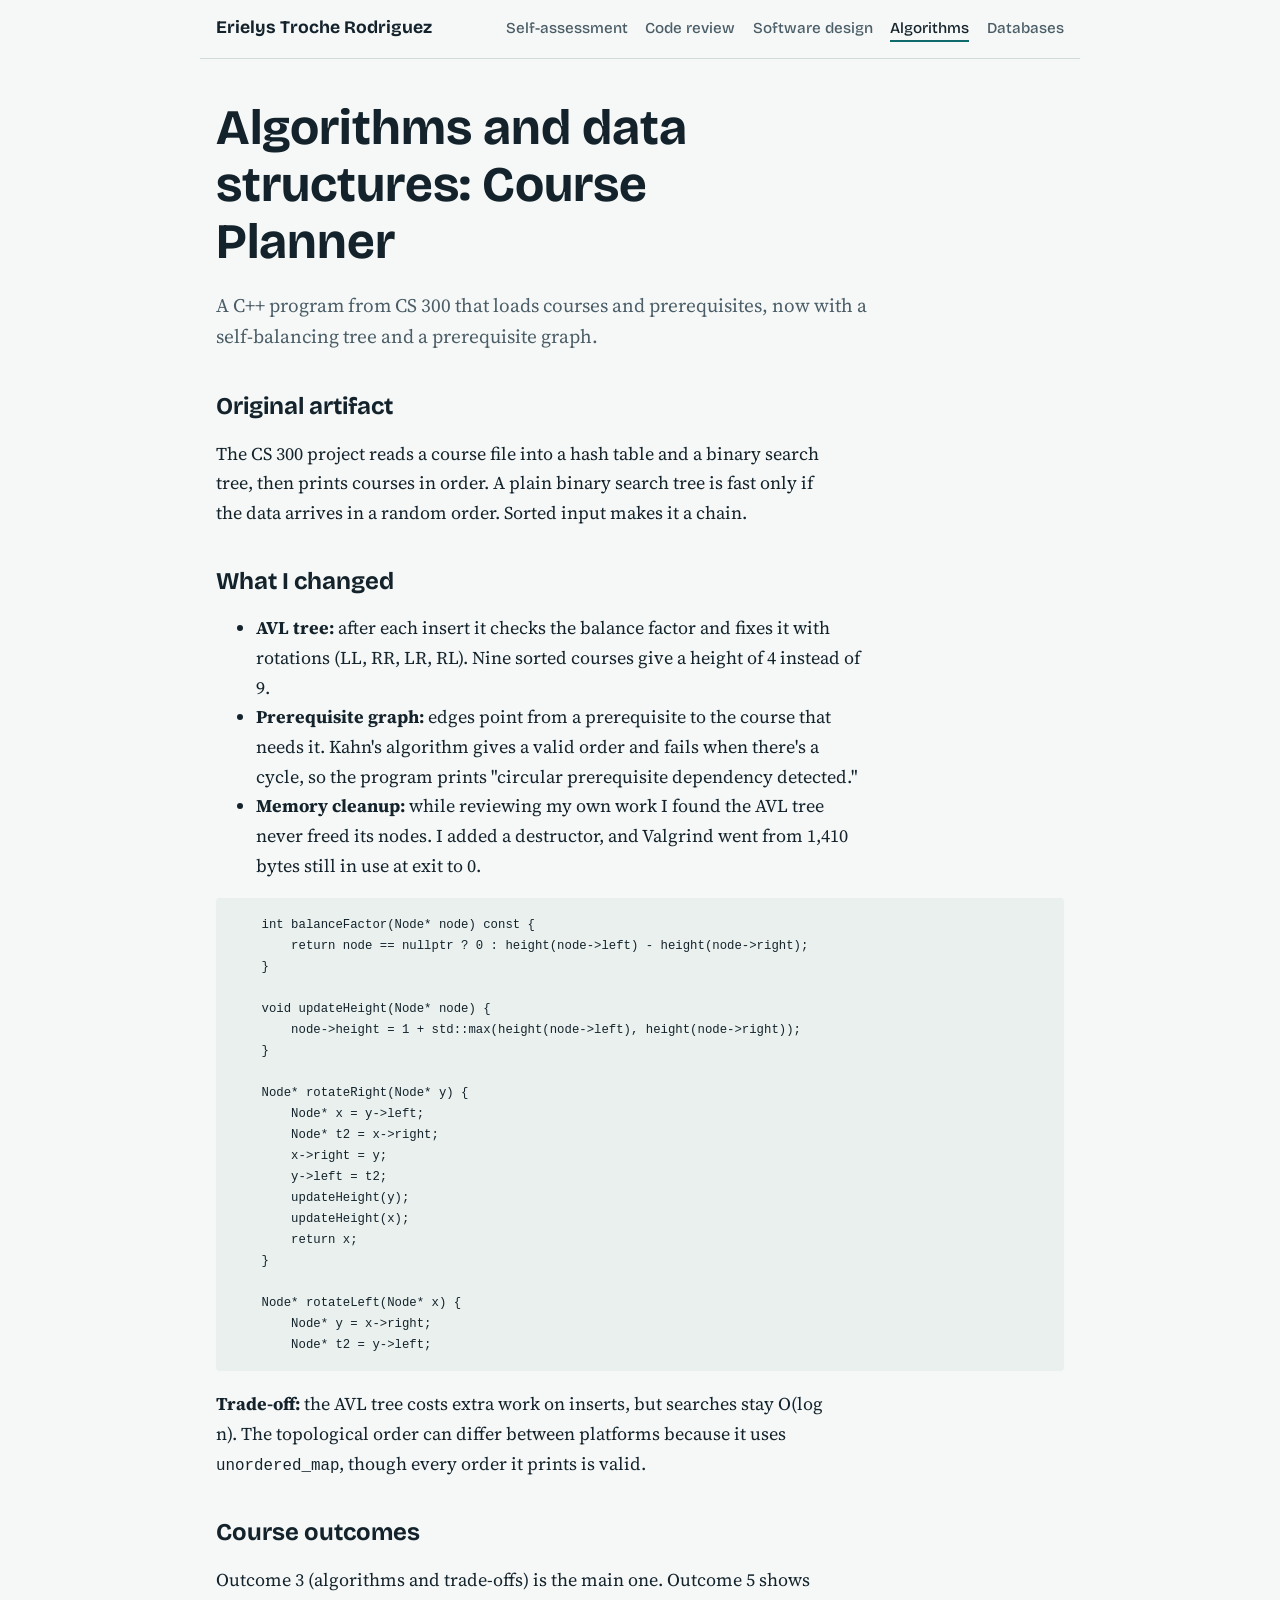
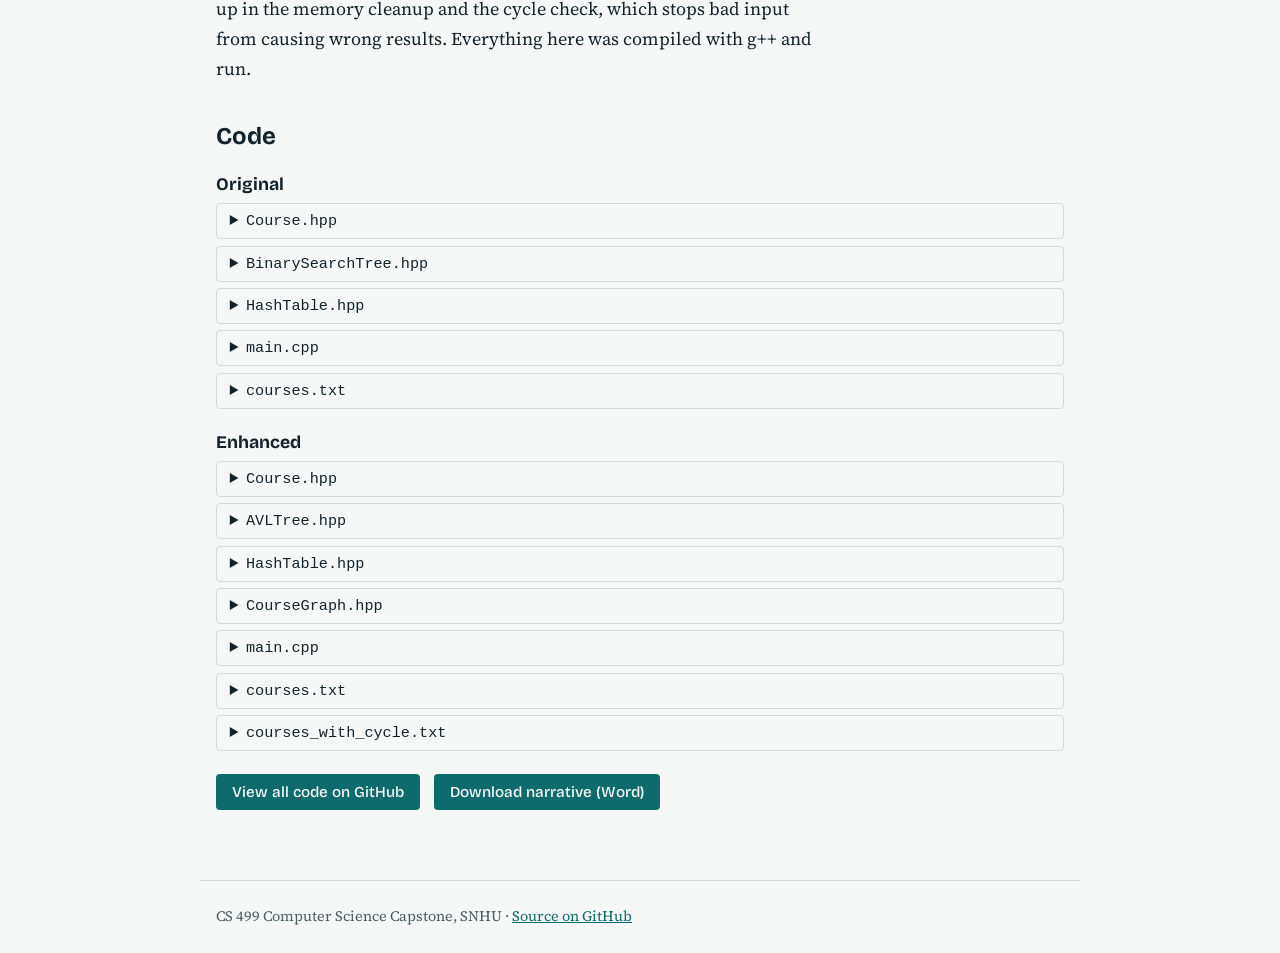
==== algorithms.html @ a36a5869 "Add files via upload" ====
<!doctype html><html lang="en"><head><meta charset="utf-8"><meta name="viewport" content="width=device-width,initial-scale=1">
<title>Algorithms and data structures: Course Planner | Erielys Troche Rodriguez</title><meta name="description" content="A C++ program from CS 300 that loads courses and prerequisites, now with a self-balancing tree and a prerequisite graph.">
<link rel="preconnect" href="https://fonts.googleapis.com"><link rel="preconnect" href="https://fonts.gstatic.com" crossorigin>
<link href="https://fonts.googleapis.com/css2?family=Bricolage+Grotesque:wght@500;700&family=Source+Serif+4:ital,wght@0,400;0,600;1,400&display=swap" rel="stylesheet">
<link rel="stylesheet" href="style.css"></head><body>
<header><a class="who" href="index.html">Erielys Troche Rodriguez</a><nav aria-label="Main"><a href="index.html">Self-assessment</a><a href="code-review.html">Code review</a><a href="software.html">Software design</a><a href="algorithms.html" aria-current="page">Algorithms</a><a href="databases.html">Databases</a></nav></header>
<main><section class="hero"><h1>Algorithms and data structures: Course Planner</h1><p class="lead">A C++ program from CS 300 that loads courses and prerequisites, now with a self-balancing tree and a prerequisite graph.</p></section><section><h2>Original artifact</h2><p>The CS 300 project reads a course file into a hash table and a binary search tree, then prints courses in order. A plain binary search tree is fast only if the data arrives in a random order. Sorted input makes it a chain.</p></section>
<section><h2>What I changed</h2><ul><li><strong>AVL tree:</strong> after each insert it checks the balance factor and fixes it with rotations (LL, RR, LR, RL). Nine sorted courses give a height of 4 instead of 9.</li>
<li><strong>Prerequisite graph:</strong> edges point from a prerequisite to the course that needs it. Kahn's algorithm gives a valid order and fails when there's a cycle, so the program prints "circular prerequisite dependency detected."</li>
<li><strong>Memory cleanup:</strong> while reviewing my own work I found the AVL tree never freed its nodes. I added a destructor, and Valgrind went from 1,410 bytes still in use at exit to 0.</li></ul>
<pre class="snip"><code>    int balanceFactor(Node* node) const {
        return node == nullptr ? 0 : height(node-&gt;left) - height(node-&gt;right);
    }

    void updateHeight(Node* node) {
        node-&gt;height = 1 + std::max(height(node-&gt;left), height(node-&gt;right));
    }

    Node* rotateRight(Node* y) {
        Node* x = y-&gt;left;
        Node* t2 = x-&gt;right;
        x-&gt;right = y;
        y-&gt;left = t2;
        updateHeight(y);
        updateHeight(x);
        return x;
    }

    Node* rotateLeft(Node* x) {
        Node* y = x-&gt;right;
        Node* t2 = y-&gt;left;</code></pre>
<p><strong>Trade-off:</strong> the AVL tree costs extra work on inserts, but searches stay O(log n). The topological order can differ between platforms because it uses <code>unordered_map</code>, though every order it prints is valid.</p></section>
<section><h2>Course outcomes</h2><p>Outcome 3 (algorithms and trade-offs) is the main one. Outcome 5 shows up in the memory cleanup and the cycle check, which stops bad input from causing wrong results. Everything here was compiled with g++ and run.</p></section><section><h2>Code</h2><h3>Original</h3><details class="code"><summary>Course.hpp</summary><pre><code>// Course.hpp
// Original artifact from CS 300 (Course Planner).
#ifndef COURSE_HPP
#define COURSE_HPP

#include &lt;string&gt;
#include &lt;vector&gt;

struct Course {
    std::string courseId;
    std::string courseName;
    std::vector&lt;std::string&gt; prerequisites;

    Course() : courseId(&quot;&quot;), courseName(&quot;&quot;) {}
};

#endif
</code></pre></details><details class="code"><summary>BinarySearchTree.hpp</summary><pre><code>// BinarySearchTree.hpp
// Original artifact from CS 300 (Course Planner).
//
// NOTE (flagged in the Milestone One code review): this is a plain,
// unbalanced binary search tree. If courses load in sorted order (which
// they often do, since course IDs are naturally sorted in most catalog
// files), this tree degenerates into a straight line and search/insert
// degrade from O(log n) to O(n). This is addressed in the Milestone
// Three enhancement by converting this into a self-balancing AVL tree.
#ifndef BINARY_SEARCH_TREE_HPP
#define BINARY_SEARCH_TREE_HPP

#include &quot;Course.hpp&quot;
#include &lt;iostream&gt;

class BinarySearchTree {
private:
    struct Node {
        Course course;
        Node* left;
        Node* right;
        explicit Node(Course c) : course(c), left(nullptr), right(nullptr) {}
    };

    Node* root;

    void insertRecursive(Node* node, Course course) {
        if (course.courseId &lt; node-&gt;course.courseId) {
            if (node-&gt;left == nullptr) {
                node-&gt;left = new Node(course);
            } else {
                insertRecursive(node-&gt;left, course);
            }
        } else {
            if (node-&gt;right == nullptr) {
                node-&gt;right = new Node(course);
            } else {
                insertRecursive(node-&gt;right, course);
            }
        }
    }

    void printInOrderHelper(Node* node) const {
        if (node != nullptr) {
            printInOrderHelper(node-&gt;left);
            std::cout &lt;&lt; node-&gt;course.courseId &lt;&lt; &quot; - &quot; &lt;&lt; node-&gt;course.courseName &lt;&lt; std::endl;
            printInOrderHelper(node-&gt;right);
        }
    }

    Node* findNode(Node* node, const std::string&amp; courseId) const {
        if (node == nullptr || node-&gt;course.courseId == courseId) {
            return node;
        }
        if (courseId &lt; node-&gt;course.courseId) {
            return findNode(node-&gt;left, courseId);
        }
        return findNode(node-&gt;right, courseId);
    }

    int heightHelper(Node* node) const {
        if (node == nullptr) return 0;
        int leftHeight = heightHelper(node-&gt;left);
        int rightHeight = heightHelper(node-&gt;right);
        return 1 + (leftHeight &gt; rightHeight ? leftHeight : rightHeight);
    }

public:
    BinarySearchTree() : root(nullptr) {}

    void insert(Course course) {
        if (root == nullptr) {
            root = new Node(course);
        } else {
            insertRecursive(root, course);
        }
    }

    void printInOrder() const {
        printInOrderHelper(root);
    }

    bool contains(const std::string&amp; courseId) const {
        return findNode(root, courseId) != nullptr;
    }

    int getHeight() const {
        return heightHelper(root);
    }
};

#endif
</code></pre></details><details class="code"><summary>HashTable.hpp</summary><pre><code>// HashTable.hpp
// Original artifact from CS 300 (Course Planner).
//
// Basic chaining hash table. Table size is fixed and never resizes, so
// collisions increase (and performance degrades) as more courses are
// added -- this was noted as a limitation in the Milestone One review.
#ifndef HASH_TABLE_HPP
#define HASH_TABLE_HPP

#include &quot;Course.hpp&quot;
#include &lt;vector&gt;
#include &lt;list&gt;
#include &lt;iostream&gt;

class HashTable {
private:
    static const int TABLE_SIZE = 10;
    std::vector&lt;std::list&lt;Course&gt;&gt; table;

    unsigned int hash(const std::string&amp; courseId) const {
        unsigned int sum = 0;
        for (char c : courseId) {
            sum += static_cast&lt;unsigned int&gt;(c);
        }
        return sum % TABLE_SIZE;
    }

public:
    HashTable() : table(TABLE_SIZE) {}

    void insert(Course course) {
        unsigned int index = hash(course.courseId);
        table[index].push_back(course);
    }

    void printAll() const {
        for (const auto&amp; bucket : table) {
            for (const auto&amp; course : bucket) {
                std::cout &lt;&lt; course.courseId &lt;&lt; &quot; - &quot; &lt;&lt; course.courseName &lt;&lt; std::endl;
            }
        }
    }

    bool contains(const std::string&amp; courseId) const {
        unsigned int index = hash(courseId);
        for (const auto&amp; course : table[index]) {
            if (course.courseId == courseId) return true;
        }
        return false;
    }
};

#endif
</code></pre></details><details class="code"><summary>main.cpp</summary><pre><code>// main.cpp
// Original artifact from CS 300 (Course Planner).
//
// NOTE (flagged in the Milestone One review): validateCourses() only
// checks that each listed prerequisite exists somewhere in the course
// list -- it cannot detect a circular prerequisite chain (e.g. Course A
// requires Course B, and Course B requires Course A). This is addressed
// in the Milestone Three enhancement.
#include &quot;Course.hpp&quot;
#include &quot;BinarySearchTree.hpp&quot;
#include &quot;HashTable.hpp&quot;
#include &lt;iostream&gt;
#include &lt;fstream&gt;
#include &lt;sstream&gt;
#include &lt;vector&gt;
#include &lt;algorithm&gt;

std::vector&lt;Course&gt; courseVector;
BinarySearchTree courseTree;
HashTable courseHashTable;

void loadCourses(const std::string&amp; filename) {
    std::ifstream file(filename);
    if (!file.is_open()) {
        std::cout &lt;&lt; &quot;Error: File not found.&quot; &lt;&lt; std::endl;
        return;
    }

    std::string line;
    while (std::getline(file, line)) {
        std::stringstream ss(line);
        std::string token;
        std::vector&lt;std::string&gt; tokens;
        while (std::getline(ss, token, &#x27;,&#x27;)) {
            tokens.push_back(token);
        }
        if (tokens.size() &lt; 2) continue;

        Course course;
        course.courseId = tokens[0];
        course.courseName = tokens[1];
        for (size_t i = 2; i &lt; tokens.size(); i++) {
            course.prerequisites.push_back(tokens[i]);
        }

        courseVector.push_back(course);
        courseTree.insert(course);
        courseHashTable.insert(course);
    }

    std::cout &lt;&lt; &quot;Courses loaded successfully.&quot; &lt;&lt; std::endl;
    std::cout &lt;&lt; &quot;(BST height after loading: &quot; &lt;&lt; courseTree.getHeight()
              &lt;&lt; &quot; for &quot; &lt;&lt; courseVector.size() &lt;&lt; &quot; courses)&quot; &lt;&lt; std::endl;
}

bool validateCourses() {
    for (const auto&amp; course : courseVector) {
        for (const auto&amp; prereq : course.prerequisites) {
            bool found = false;
            for (const auto&amp; c : courseVector) {
                if (c.courseId == prereq) {
                    found = true;
                    break;
                }
            }
            if (!found) {
                std::cout &lt;&lt; &quot;ERROR: Prerequisite &quot; &lt;&lt; prereq
                          &lt;&lt; &quot; missing for &quot; &lt;&lt; course.courseId &lt;&lt; std::endl;
                return false;
            }
        }
    }
    std::cout &lt;&lt; &quot;All prerequisites are valid.&quot; &lt;&lt; std::endl;
    return true;
}

void searchCourse(const std::string&amp; courseId) {
    for (const auto&amp; course : courseVector) {
        if (course.courseId == courseId) {
            std::cout &lt;&lt; course.courseId &lt;&lt; &quot; - &quot; &lt;&lt; course.courseName &lt;&lt; std::endl;
            std::cout &lt;&lt; &quot;Prerequisites: &quot;;
            if (course.prerequisites.empty()) {
                std::cout &lt;&lt; &quot;None&quot;;
            }
            for (size_t i = 0; i &lt; course.prerequisites.size(); i++) {
                std::cout &lt;&lt; course.prerequisites[i];
                if (i != course.prerequisites.size() - 1) std::cout &lt;&lt; &quot;, &quot;;
            }
            std::cout &lt;&lt; std::endl;
            return;
        }
    }
    std::cout &lt;&lt; &quot;Error: Course not found.&quot; &lt;&lt; std::endl;
}

void printCoursesSorted() {
    std::vector&lt;Course&gt; sorted = courseVector;
    std::sort(sorted.begin(), sorted.end(), [](const Course&amp; a, const Course&amp; b) {
        return a.courseId &lt; b.courseId;
    });
    for (const auto&amp; c : sorted) {
        std::cout &lt;&lt; c.courseId &lt;&lt; &quot; - &quot; &lt;&lt; c.courseName &lt;&lt; std::endl;
    }
}

int main() {
    std::string filename = &quot;courses.txt&quot;;
    int choice = 0;

    while (choice != 9) {
        std::cout &lt;&lt; &quot;\nMenu:\n&quot;;
        std::cout &lt;&lt; &quot;1. Load Courses\n&quot;;
        std::cout &lt;&lt; &quot;2. Validate Courses\n&quot;;
        std::cout &lt;&lt; &quot;3. Search Course\n&quot;;
        std::cout &lt;&lt; &quot;4. Print All Courses (Sorted)\n&quot;;
        std::cout &lt;&lt; &quot;9. Exit\n&quot;;
        std::cout &lt;&lt; &quot;Choice: &quot;;
        if (!(std::cin &gt;&gt; choice)) break;

        if (choice == 1) {
            loadCourses(filename);
        } else if (choice == 2) {
            validateCourses();
        } else if (choice == 3) {
            std::string id;
            std::cout &lt;&lt; &quot;Enter course ID: &quot;;
            std::cin &gt;&gt; id;
            searchCourse(id);
        } else if (choice == 4) {
            printCoursesSorted();
        } else if (choice == 9) {
            std::cout &lt;&lt; &quot;Goodbye&quot; &lt;&lt; std::endl;
        } else {
            std::cout &lt;&lt; &quot;Invalid option&quot; &lt;&lt; std::endl;
        }
    }

    return 0;
}
</code></pre></details><details class="code"><summary>courses.txt</summary><pre><code>CS101,Intro to Programming
CS102,Data Structures,CS101
CS103,Algorithms,CS102
CS201,Discrete Math
CS202,Computer Architecture,CS101
CS301,Operating Systems,CS102,CS201
CS302,Databases,CS102
CS303,Software Engineering,CS103
CS401,Capstone,CS301,CS302,CS303
</code></pre></details><h3>Enhanced</h3><details class="code"><summary>Course.hpp</summary><pre><code>// Course.hpp
#ifndef COURSE_HPP
#define COURSE_HPP

#include &lt;string&gt;
#include &lt;vector&gt;

struct Course {
    std::string courseId;
    std::string courseName;
    std::vector&lt;std::string&gt; prerequisites;

    Course() : courseId(&quot;&quot;), courseName(&quot;&quot;) {}
};

#endif
</code></pre></details><details class="code"><summary>AVLTree.hpp</summary><pre><code>// AVLTree.hpp
// ENHANCEMENT (Milestone Three — Algorithms and Data Structures).
//
// Replaces the original plain, unbalanced BinarySearchTree. This tree
// tracks a height at every node and performs rotations on insert to
// keep itself balanced, guaranteeing O(log n) search and insert no
// matter what order courses are loaded in -- including the sorted-ID
// worst case that broke the original implementation.
#ifndef AVL_TREE_HPP
#define AVL_TREE_HPP

#include &quot;Course.hpp&quot;
#include &lt;algorithm&gt;
#include &lt;iostream&gt;

class AVLTree {
private:
    struct Node {
        Course course;
        Node* left;
        Node* right;
        int height;
        explicit Node(Course c) : course(c), left(nullptr), right(nullptr), height(1) {}
    };

    Node* root;

    // Frees every node in the tree (children first, then the parent).
    void destroy(Node* node) {
        if (node == nullptr) return;
        destroy(node-&gt;left);
        destroy(node-&gt;right);
        delete node;
    }

    int height(Node* node) const {
        return node == nullptr ? 0 : node-&gt;height;
    }

    int balanceFactor(Node* node) const {
        return node == nullptr ? 0 : height(node-&gt;left) - height(node-&gt;right);
    }

    void updateHeight(Node* node) {
        node-&gt;height = 1 + std::max(height(node-&gt;left), height(node-&gt;right));
    }

    Node* rotateRight(Node* y) {
        Node* x = y-&gt;left;
        Node* t2 = x-&gt;right;
        x-&gt;right = y;
        y-&gt;left = t2;
        updateHeight(y);
        updateHeight(x);
        return x;
    }

    Node* rotateLeft(Node* x) {
        Node* y = x-&gt;right;
        Node* t2 = y-&gt;left;
        y-&gt;left = x;
        x-&gt;right = t2;
        updateHeight(x);
        updateHeight(y);
        return y;
    }

    Node* insertRecursive(Node* node, Course course) {
        if (node == nullptr) {
            return new Node(course);
        }
        if (course.courseId &lt; node-&gt;course.courseId) {
            node-&gt;left = insertRecursive(node-&gt;left, course);
        } else {
            node-&gt;right = insertRecursive(node-&gt;right, course);
        }

        updateHeight(node);
        int balance = balanceFactor(node);

        // Left-Left case
        if (balance &gt; 1 &amp;&amp; node-&gt;left != nullptr &amp;&amp; course.courseId &lt; node-&gt;left-&gt;course.courseId) {
            return rotateRight(node);
        }
        // Right-Right case
        if (balance &lt; -1 &amp;&amp; node-&gt;right != nullptr &amp;&amp; course.courseId &gt; node-&gt;right-&gt;course.courseId) {
            return rotateLeft(node);
        }
        // Left-Right case
        if (balance &gt; 1 &amp;&amp; node-&gt;left != nullptr &amp;&amp; course.courseId &gt; node-&gt;left-&gt;course.courseId) {
            node-&gt;left = rotateLeft(node-&gt;left);
            return rotateRight(node);
        }
        // Right-Left case
        if (balance &lt; -1 &amp;&amp; node-&gt;right != nullptr &amp;&amp; course.courseId &lt; node-&gt;right-&gt;course.courseId) {
            node-&gt;right = rotateRight(node-&gt;right);
            return rotateLeft(node);
        }

        return node;
    }

    void printInOrderHelper(Node* node) const {
        if (node != nullptr) {
            printInOrderHelper(node-&gt;left);
            std::cout &lt;&lt; node-&gt;course.courseId &lt;&lt; &quot; - &quot; &lt;&lt; node-&gt;course.courseName &lt;&lt; std::endl;
            printInOrderHelper(node-&gt;right);
        }
    }

    Node* findNode(Node* node, const std::string&amp; courseId) const {
        if (node == nullptr || node-&gt;course.courseId == courseId) {
            return node;
        }
        if (courseId &lt; node-&gt;course.courseId) {
            return findNode(node-&gt;left, courseId);
        }
        return findNode(node-&gt;right, courseId);
    }

public:
    AVLTree() : root(nullptr) {}
    ~AVLTree() { destroy(root); }

    // A copy would share the same nodes and free them twice, so copying is
    // turned off. (The program only ever uses one tree.)
    AVLTree(const AVLTree&amp;) = delete;
    AVLTree&amp; operator=(const AVLTree&amp;) = delete;

    void insert(Course course) {
        root = insertRecursive(root, course);
    }

    void printInOrder() const {
        printInOrderHelper(root);
    }

    bool contains(const std::string&amp; courseId) const {
        return findNode(root, courseId) != nullptr;
    }

    int getHeight() const {
        return height(root);
    }
};

#endif
</code></pre></details><details class="code"><summary>HashTable.hpp</summary><pre><code>// HashTable.hpp
// Carried over from the original artifact -- not part of the Milestone
// Three enhancement, kept here so the program still compiles and runs
// as a full course planner with all three storage structures available.
#ifndef HASH_TABLE_HPP
#define HASH_TABLE_HPP

#include &quot;Course.hpp&quot;
#include &lt;vector&gt;
#include &lt;list&gt;
#include &lt;iostream&gt;

class HashTable {
private:
    static const int TABLE_SIZE = 10;
    std::vector&lt;std::list&lt;Course&gt;&gt; table;

    unsigned int hash(const std::string&amp; courseId) const {
        unsigned int sum = 0;
        for (char c : courseId) {
            sum += static_cast&lt;unsigned int&gt;(c);
        }
        return sum % TABLE_SIZE;
    }

public:
    HashTable() : table(TABLE_SIZE) {}

    void insert(Course course) {
        unsigned int index = hash(course.courseId);
        table[index].push_back(course);
    }

    void printAll() const {
        for (const auto&amp; bucket : table) {
            for (const auto&amp; course : bucket) {
                std::cout &lt;&lt; course.courseId &lt;&lt; &quot; - &quot; &lt;&lt; course.courseName &lt;&lt; std::endl;
            }
        }
    }

    bool contains(const std::string&amp; courseId) const {
        unsigned int index = hash(courseId);
        for (const auto&amp; course : table[index]) {
            if (course.courseId == courseId) return true;
        }
        return false;
    }
};

#endif
</code></pre></details><details class="code"><summary>CourseGraph.hpp</summary><pre><code>// CourseGraph.hpp
// ENHANCEMENT (Milestone Three — Algorithms and Data Structures).
//
// Models course prerequisites as a directed graph (an edge from a
// prerequisite to the course that requires it) and implements Kahn&#x27;s
// algorithm for topological sort. This is new functionality that did
// not exist in the original artifact:
//   1. It can detect a circular prerequisite dependency (e.g. Course A
//      requires Course B, and Course B requires Course A), which the
//      original validateCourses() could not do.
//   2. It generates a valid course-taking order for students/advisors.
#ifndef COURSE_GRAPH_HPP
#define COURSE_GRAPH_HPP

#include &lt;string&gt;
#include &lt;vector&gt;
#include &lt;unordered_map&gt;
#include &lt;queue&gt;
#include &lt;iostream&gt;

class CourseGraph {
private:
    std::unordered_map&lt;std::string, std::vector&lt;std::string&gt;&gt; adjacency;
    std::unordered_map&lt;std::string, int&gt; inDegree;

public:
    void addCourse(const std::string&amp; courseId) {
        if (adjacency.find(courseId) == adjacency.end()) {
            adjacency[courseId] = {};
            inDegree[courseId] = 0;
        }
    }

    void addPrerequisiteEdge(const std::string&amp; prereqId, const std::string&amp; courseId) {
        addCourse(prereqId);
        addCourse(courseId);
        adjacency[prereqId].push_back(courseId);
        inDegree[courseId]++;
    }

    // Returns a valid course order using Kahn&#x27;s algorithm, or an empty
    // vector (with an explanatory message) if a cycle is detected.
    std::vector&lt;std::string&gt; topologicalSort() const {
        std::unordered_map&lt;std::string, int&gt; localInDegree = inDegree;
        std::queue&lt;std::string&gt; ready;

        for (const auto&amp; pair : localInDegree) {
            if (pair.second == 0) {
                ready.push(pair.first);
            }
        }

        std::vector&lt;std::string&gt; order;
        while (!ready.empty()) {
            std::string current = ready.front();
            ready.pop();
            order.push_back(current);

            for (const auto&amp; neighbor : adjacency.at(current)) {
                localInDegree[neighbor]--;
                if (localInDegree[neighbor] == 0) {
                    ready.push(neighbor);
                }
            }
        }

        if (order.size() != adjacency.size()) {
            std::cout &lt;&lt; &quot;Error: circular prerequisite dependency detected. &quot;
                      &lt;&lt; &quot;Cannot generate a valid course order.&quot; &lt;&lt; std::endl;
            return {};
        }

        return order;
    }

    size_t courseCount() const {
        return adjacency.size();
    }
};

#endif
</code></pre></details><details class="code"><summary>main.cpp</summary><pre><code>// main.cpp
// ENHANCEMENT (Milestone Three — Algorithms and Data Structures).
//
// Two enhancements over the original artifact:
//  1. The plain BinarySearchTree has been replaced with a self-balancing
//     AVLTree, guaranteeing O(log n) search/insert regardless of load
//     order.
//  2. Prerequisites are now modeled as a directed graph (CourseGraph),
//     which can detect circular dependencies and generate a valid
//     course-taking order -- neither of which the original code could do.
#include &quot;Course.hpp&quot;
#include &quot;AVLTree.hpp&quot;
#include &quot;HashTable.hpp&quot;
#include &quot;CourseGraph.hpp&quot;
#include &lt;iostream&gt;
#include &lt;fstream&gt;
#include &lt;sstream&gt;
#include &lt;vector&gt;
#include &lt;algorithm&gt;

std::vector&lt;Course&gt; courseVector;
AVLTree courseTree;
HashTable courseHashTable;
CourseGraph prerequisiteGraph;

void loadCourses(const std::string&amp; filename) {
    std::ifstream file(filename);
    if (!file.is_open()) {
        std::cout &lt;&lt; &quot;Error: File not found.&quot; &lt;&lt; std::endl;
        return;
    }

    std::string line;
    while (std::getline(file, line)) {
        std::stringstream ss(line);
        std::string token;
        std::vector&lt;std::string&gt; tokens;
        while (std::getline(ss, token, &#x27;,&#x27;)) {
            tokens.push_back(token);
        }
        if (tokens.size() &lt; 2) continue;

        Course course;
        course.courseId = tokens[0];
        course.courseName = tokens[1];
        for (size_t i = 2; i &lt; tokens.size(); i++) {
            course.prerequisites.push_back(tokens[i]);
        }

        courseVector.push_back(course);
        courseTree.insert(course); // now a self-balancing AVL insert
        courseHashTable.insert(course);

        prerequisiteGraph.addCourse(course.courseId);
        for (const auto&amp; prereq : course.prerequisites) {
            prerequisiteGraph.addPrerequisiteEdge(prereq, course.courseId);
        }
    }

    std::cout &lt;&lt; &quot;Courses loaded successfully.&quot; &lt;&lt; std::endl;
    std::cout &lt;&lt; &quot;AVL tree height after loading: &quot; &lt;&lt; courseTree.getHeight()
              &lt;&lt; &quot; for &quot; &lt;&lt; courseVector.size() &lt;&lt; &quot; courses &quot;
              &lt;&lt; &quot;(a plain BST loading these same IDs in sorted order &quot;
              &lt;&lt; &quot;would have a height of &quot; &lt;&lt; courseVector.size() &lt;&lt; &quot;)&quot; &lt;&lt; std::endl;
}

bool validateCourses() {
    for (const auto&amp; course : courseVector) {
        for (const auto&amp; prereq : course.prerequisites) {
            bool found = false;
            for (const auto&amp; c : courseVector) {
                if (c.courseId == prereq) {
                    found = true;
                    break;
                }
            }
            if (!found) {
                std::cout &lt;&lt; &quot;ERROR: Prerequisite &quot; &lt;&lt; prereq
                          &lt;&lt; &quot; missing for &quot; &lt;&lt; course.courseId &lt;&lt; std::endl;
                return false;
            }
        }
    }

    // ENHANCEMENT: also check for circular prerequisite chains using the
    // graph&#x27;s topological sort -- the original version could not do this.
    std::vector&lt;std::string&gt; order = prerequisiteGraph.topologicalSort();
    if (order.empty() &amp;&amp; !courseVector.empty()) {
        return false; // explanatory message already printed by topologicalSort()
    }

    std::cout &lt;&lt; &quot;All prerequisites are valid, and no circular dependencies were found.&quot; &lt;&lt; std::endl;
    return true;
}

void searchCourse(const std::string&amp; courseId) {
    for (const auto&amp; course : courseVector) {
        if (course.courseId == courseId) {
            std::cout &lt;&lt; course.courseId &lt;&lt; &quot; - &quot; &lt;&lt; course.courseName &lt;&lt; std::endl;
            std::cout &lt;&lt; &quot;Prerequisites: &quot;;
            if (course.prerequisites.empty()) {
                std::cout &lt;&lt; &quot;None&quot;;
            }
            for (size_t i = 0; i &lt; course.prerequisites.size(); i++) {
                std::cout &lt;&lt; course.prerequisites[i];
                if (i != course.prerequisites.size() - 1) std::cout &lt;&lt; &quot;, &quot;;
            }
            std::cout &lt;&lt; std::endl;
            return;
        }
    }
    std::cout &lt;&lt; &quot;Error: Course not found.&quot; &lt;&lt; std::endl;
}

void printCoursesSorted() {
    std::vector&lt;Course&gt; sorted = courseVector;
    std::sort(sorted.begin(), sorted.end(), [](const Course&amp; a, const Course&amp; b) {
        return a.courseId &lt; b.courseId;
    });
    for (const auto&amp; c : sorted) {
        std::cout &lt;&lt; c.courseId &lt;&lt; &quot; - &quot; &lt;&lt; c.courseName &lt;&lt; std::endl;
    }
}

void printCourseSequence() {
    // ENHANCEMENT: brand-new feature. Generates a valid course-taking
    // order using a topological sort over the prerequisite graph.
    std::vector&lt;std::string&gt; order = prerequisiteGraph.topologicalSort();
    if (order.empty()) {
        return; // error already printed inside topologicalSort()
    }
    std::cout &lt;&lt; &quot;Recommended course order:&quot; &lt;&lt; std::endl;
    for (size_t i = 0; i &lt; order.size(); i++) {
        std::cout &lt;&lt; (i + 1) &lt;&lt; &quot;. &quot; &lt;&lt; order[i] &lt;&lt; std::endl;
    }
}

int main() {
    std::string filename = &quot;courses.txt&quot;;
    int choice = 0;

    while (choice != 9) {
        std::cout &lt;&lt; &quot;\nMenu:\n&quot;;
        std::cout &lt;&lt; &quot;1. Load Courses\n&quot;;
        std::cout &lt;&lt; &quot;2. Validate Courses (now detects circular prerequisites)\n&quot;;
        std::cout &lt;&lt; &quot;3. Search Course\n&quot;;
        std::cout &lt;&lt; &quot;4. Print All Courses (Sorted)\n&quot;;
        std::cout &lt;&lt; &quot;5. Generate Valid Course Sequence (new)\n&quot;;
        std::cout &lt;&lt; &quot;9. Exit\n&quot;;
        std::cout &lt;&lt; &quot;Choice: &quot;;
        if (!(std::cin &gt;&gt; choice)) break;

        if (choice == 1) {
            loadCourses(filename);
        } else if (choice == 2) {
            validateCourses();
        } else if (choice == 3) {
            std::string id;
            std::cout &lt;&lt; &quot;Enter course ID: &quot;;
            std::cin &gt;&gt; id;
            searchCourse(id);
        } else if (choice == 4) {
            printCoursesSorted();
        } else if (choice == 5) {
            printCourseSequence();
        } else if (choice == 9) {
            std::cout &lt;&lt; &quot;Goodbye&quot; &lt;&lt; std::endl;
        } else {
            std::cout &lt;&lt; &quot;Invalid option&quot; &lt;&lt; std::endl;
        }
    }

    return 0;
}
</code></pre></details><details class="code"><summary>courses.txt</summary><pre><code>CS101,Intro to Programming
CS102,Data Structures,CS101
CS103,Algorithms,CS102
CS201,Discrete Math
CS202,Computer Architecture,CS101
CS301,Operating Systems,CS102,CS201
CS302,Databases,CS102
CS303,Software Engineering,CS103
CS401,Capstone,CS301,CS302,CS303
</code></pre></details><details class="code"><summary>courses_with_cycle.txt</summary><pre><code>CS101,Intro to Programming
CS102,Data Structures,CS101
CS401,Circular A,CS402
CS402,Circular B,CS401
</code></pre></details><p class="dls"><a class="btn" href="https://github.com/erielys-troche/CS499/tree/main/CoursePlanner_Artifact_Files">View all code on GitHub</a> <a class="btn" href="CS499MilestoneThreeETR.docx" download>Download narrative (Word)</a></p></section></main>
<footer>CS 499 Computer Science Capstone, SNHU &middot; <a href="https://github.com/erielys-troche/CS499">Source on GitHub</a></footer></body></html>
---- style.css ----
:root{--bg:#f5f8f7;--ink:#14232b;--mute:#4b5d66;--accent:#0f6b6b;--line:#cfdcd9;--code:#e9f0ee;--hl:#ffe08a}
@media(prefers-color-scheme:dark){:root{--bg:#0f1a1f;--ink:#e6efed;--mute:#9fb3ba;--accent:#5cc7c0;--line:#2a3d45;--code:#16262d;--hl:#6b5400}}
*{box-sizing:border-box}
body{margin:0;background:var(--bg);color:var(--ink);font:18px/1.65 "Source Serif 4",Georgia,serif}
header{display:flex;flex-wrap:wrap;gap:.5rem 2rem;align-items:baseline;justify-content:space-between;padding:1rem 16px;max-width:880px;margin:0 auto;border-bottom:1px solid var(--line)}
.who{font:700 1.1rem "Bricolage Grotesque",sans-serif;color:var(--ink);text-decoration:none}
nav{display:flex;flex-wrap:wrap;gap:.25rem 1.1rem;font:500 .95rem "Bricolage Grotesque",sans-serif}
nav a{color:var(--mute);text-decoration:none;padding:.2rem 0;border-bottom:2px solid transparent}
nav a[aria-current]{color:var(--ink);border-color:var(--accent)}
nav a:hover{color:var(--accent)}
main{max-width:880px;margin:0 auto;padding:0 16px 3rem}
h1,h2,h3{font-family:"Bricolage Grotesque",sans-serif;line-height:1.15}
h1{font-size:clamp(2rem,5vw,3.1rem);margin:2.5rem 0 1rem;max-width:20ch}
h2{font-size:1.5rem;margin:2.5rem 0 .5rem}h3{font-size:1.1rem;margin:1.5rem 0 .5rem}
p,li{max-width:68ch}
.lead{font-size:1.2rem;color:var(--mute)}
a{color:var(--accent)}a:focus-visible,summary:focus-visible{outline:3px solid var(--accent);outline-offset:2px}
mark.todo{background:var(--hl);color:inherit;padding:.05em .25em;border-radius:3px}
.draftnote{background:var(--hl);padding:.6rem .9rem;border-radius:4px}
.links li{margin:.3rem 0}
.video{position:relative;aspect-ratio:16/9;margin:1.5rem 0}.video iframe{position:absolute;inset:0;width:100%;height:100%;border:0;border-radius:6px}
pre{background:var(--code);padding:1rem;overflow-x:auto;font:14px/1.5 ui-monospace,Menlo,monospace;border-radius:4px;margin:.5rem 0}
code{font-family:ui-monospace,Menlo,monospace;font-size:.88em}
details.code{border:1px solid var(--line);border-radius:4px;margin:.4rem 0}
details.code summary{cursor:pointer;padding:.5rem .8rem;font:500 .95rem ui-monospace,Menlo,monospace}
details.code pre{margin:0;border-radius:0 0 4px 4px;max-height:480px}
figure{margin:1.2rem 0}figure img{max-width:100%;height:auto;border:1px solid var(--line);border-radius:4px;background:#fff}
figcaption{font-size:.9rem;color:var(--mute)}
.btn{display:inline-block;margin:.3rem .6rem .3rem 0;padding:.55rem 1rem;background:var(--accent);color:var(--bg);border-radius:4px;text-decoration:none;font:500 .95rem "Bricolage Grotesque",sans-serif}
footer{max-width:880px;margin:0 auto;padding:1.5rem 16px;border-top:1px solid var(--line);color:var(--mute);font-size:.9rem}
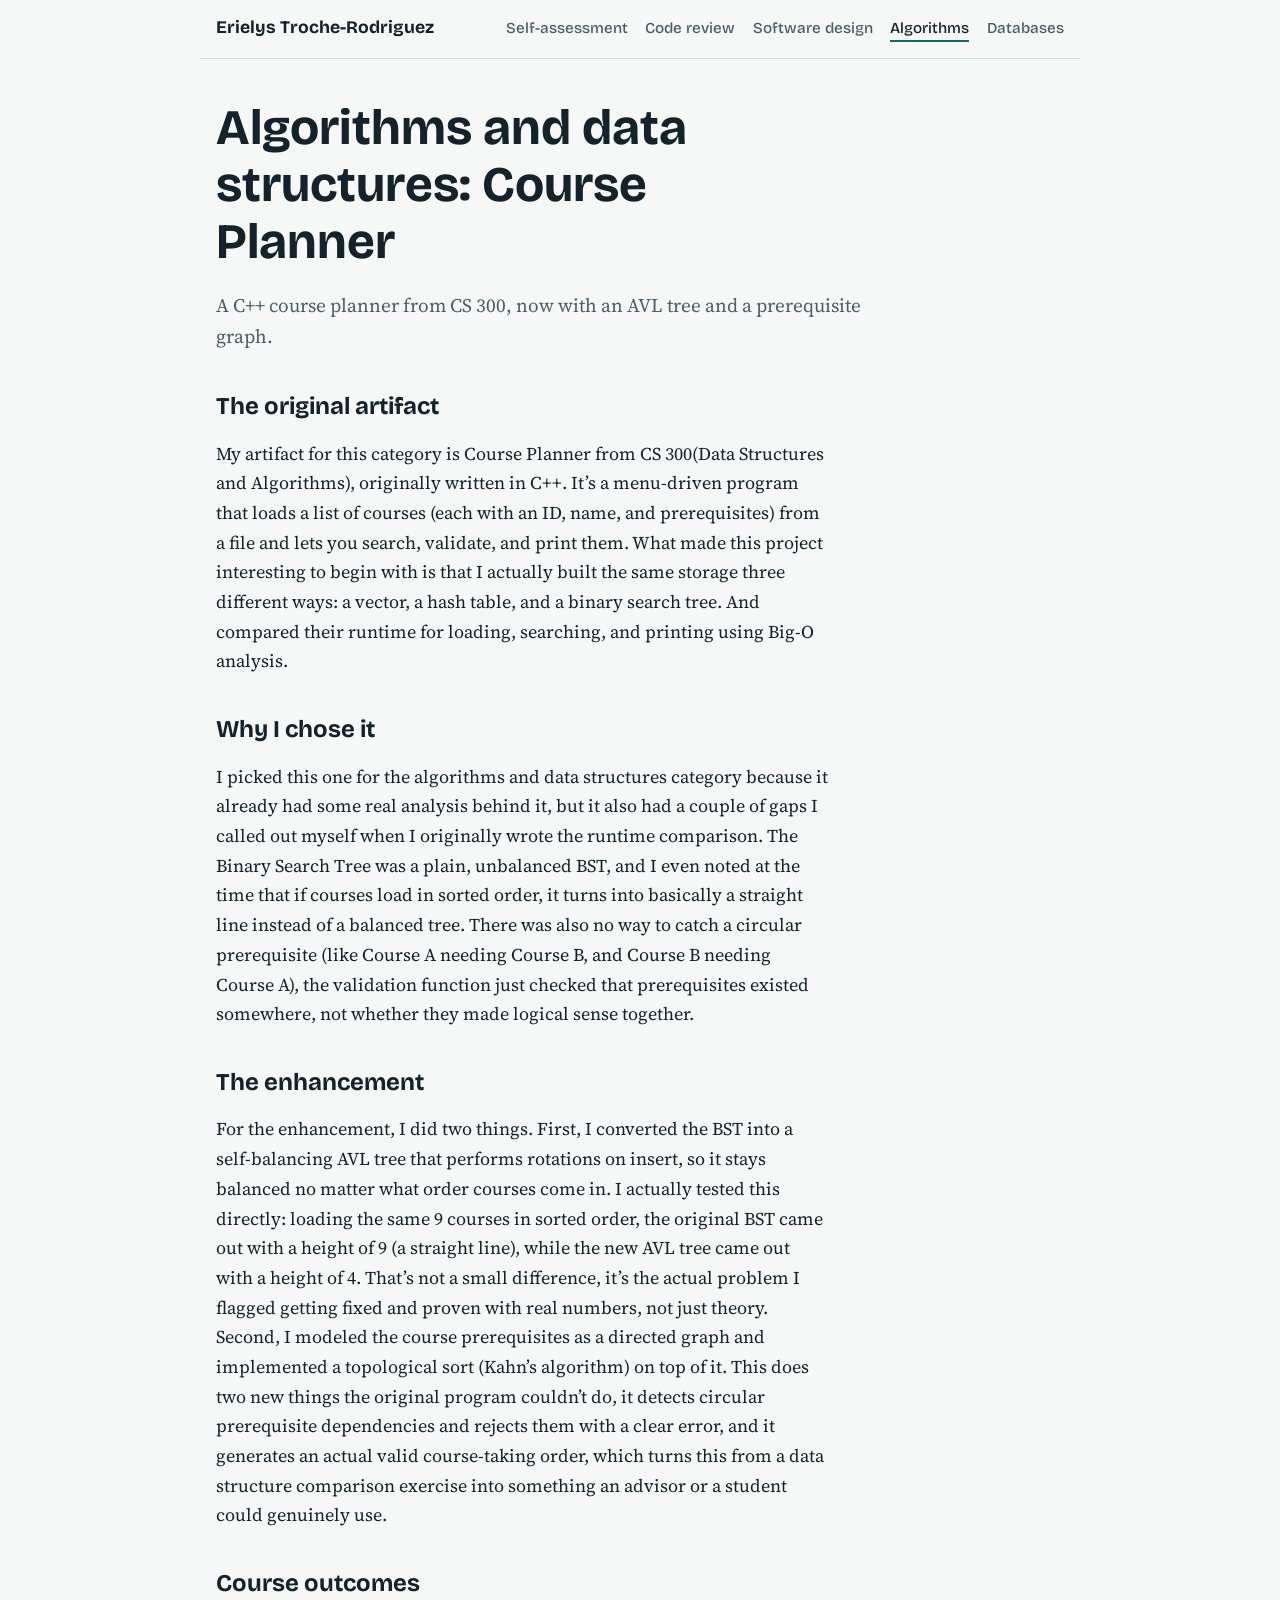
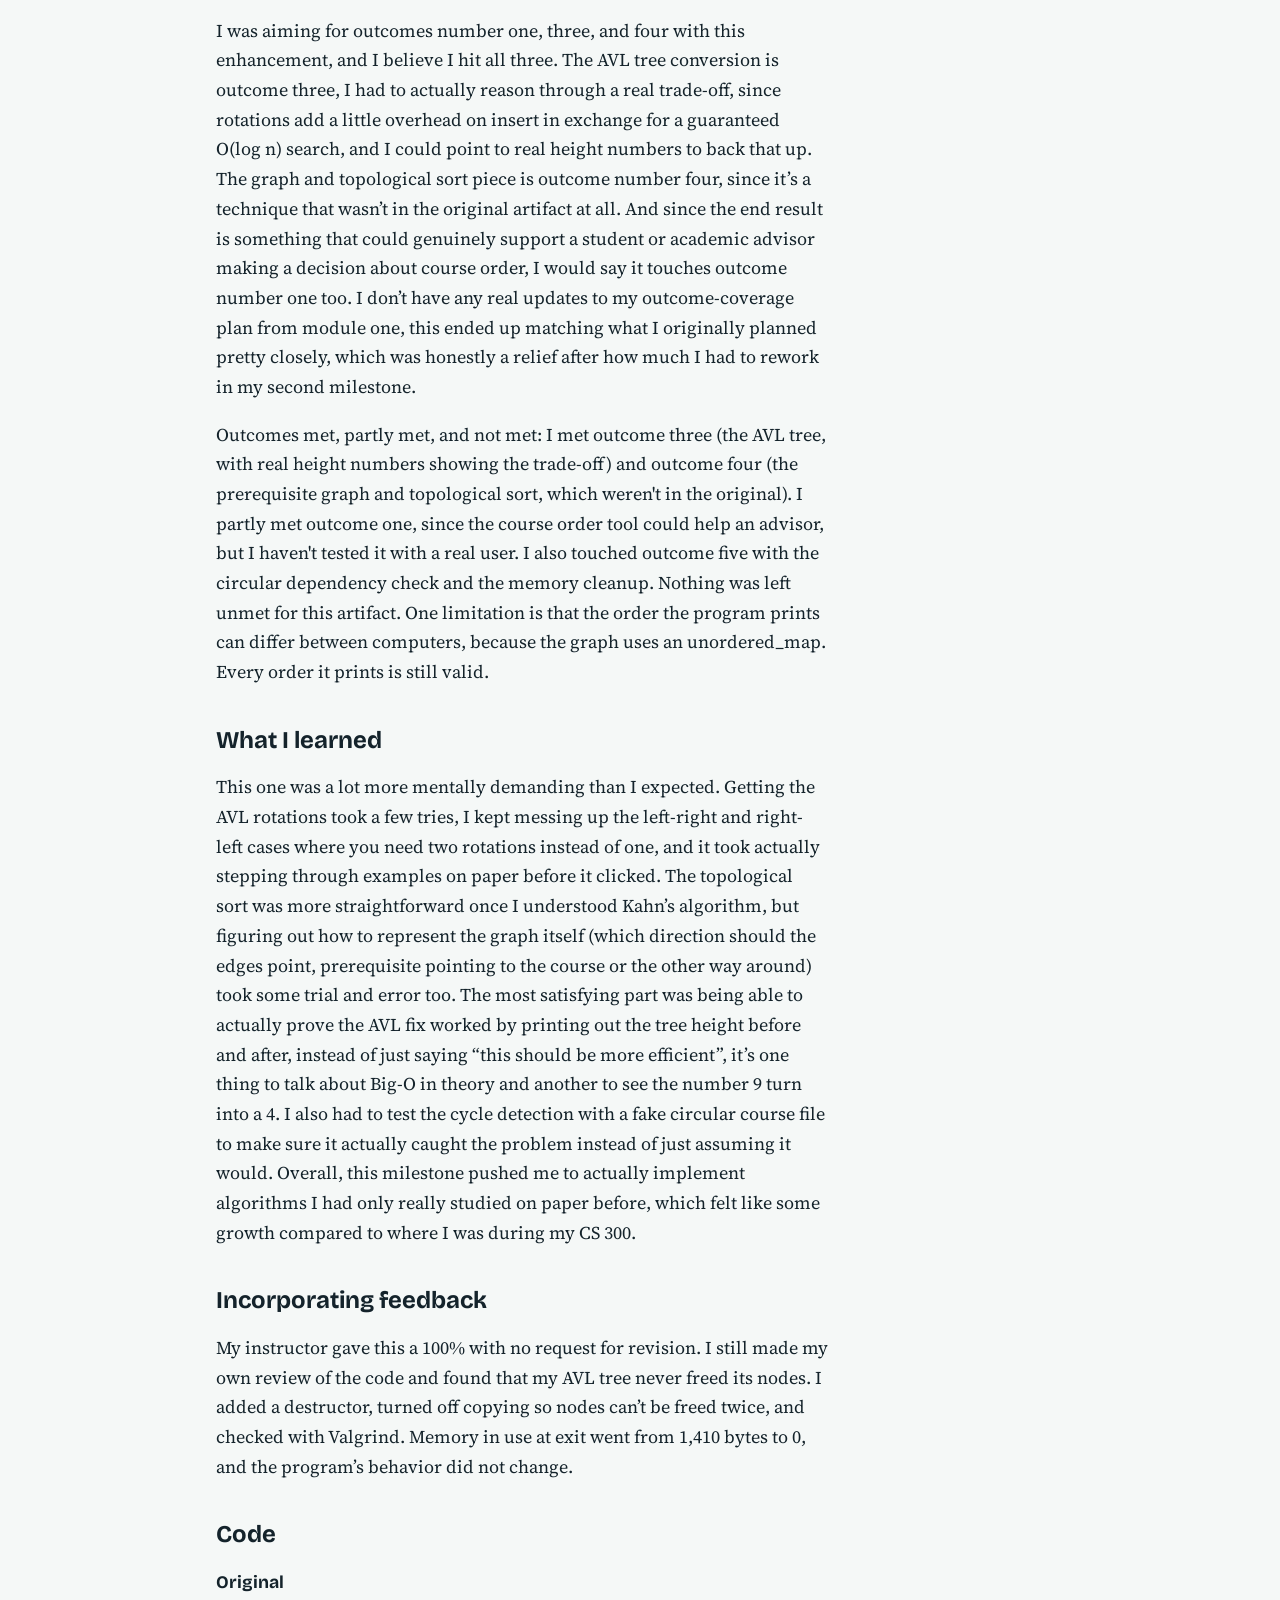
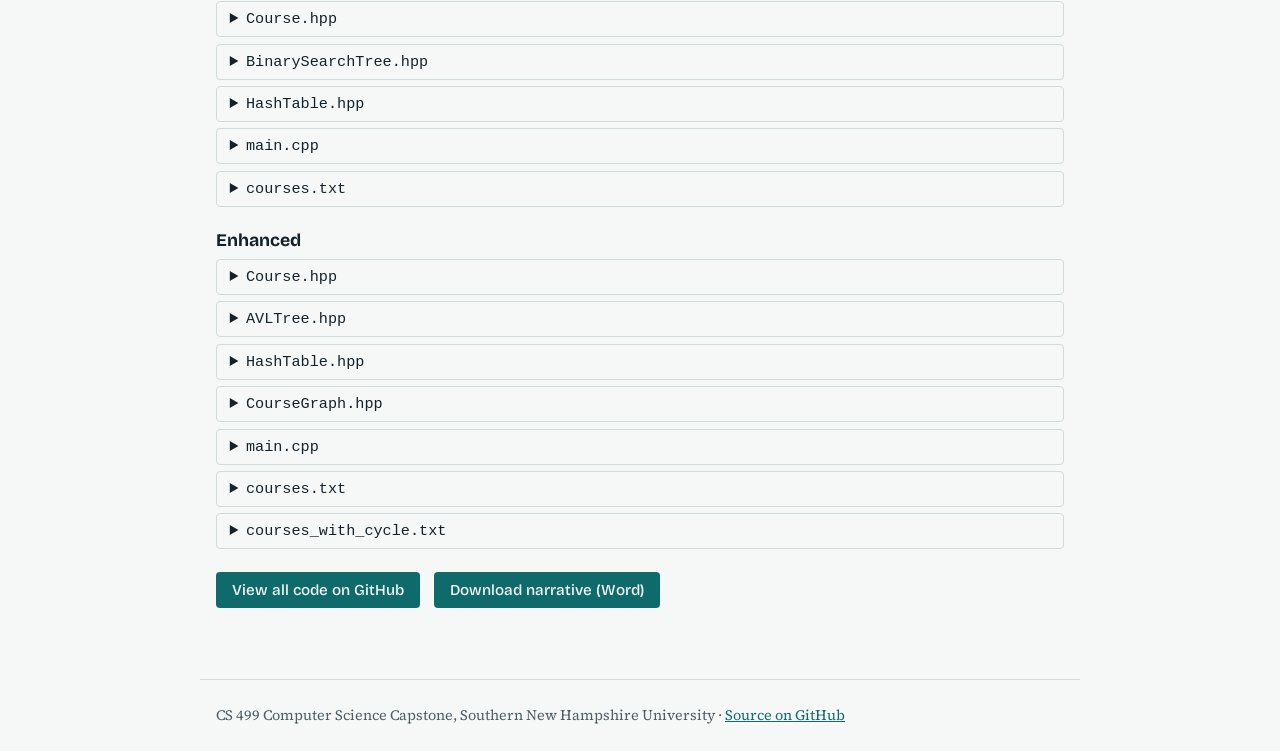
==== commit 146b3e01: "Add files via upload" ====
--- a/algorithms.html
+++ b/algorithms.html
@@ -1,36 +1,10 @@
 <!doctype html><html lang="en"><head><meta charset="utf-8"><meta name="viewport" content="width=device-width,initial-scale=1">
-<title>Algorithms and data structures: Course Planner | Erielys Troche Rodriguez</title><meta name="description" content="A C++ program from CS 300 that loads courses and prerequisites, now with a self-balancing tree and a prerequisite graph.">
+<title>Algorithms and data structures: Course Planner | Erielys Troche-Rodriguez</title><meta name="description" content="A C++ course planner from CS 300, now with an AVL tree and a prerequisite graph.">
 <link rel="preconnect" href="https://fonts.googleapis.com"><link rel="preconnect" href="https://fonts.gstatic.com" crossorigin>
 <link href="https://fonts.googleapis.com/css2?family=Bricolage+Grotesque:wght@500;700&family=Source+Serif+4:ital,wght@0,400;0,600;1,400&display=swap" rel="stylesheet">
 <link rel="stylesheet" href="style.css"></head><body>
-<header><a class="who" href="index.html">Erielys Troche Rodriguez</a><nav aria-label="Main"><a href="index.html">Self-assessment</a><a href="code-review.html">Code review</a><a href="software.html">Software design</a><a href="algorithms.html" aria-current="page">Algorithms</a><a href="databases.html">Databases</a></nav></header>
-<main><section class="hero"><h1>Algorithms and data structures: Course Planner</h1><p class="lead">A C++ program from CS 300 that loads courses and prerequisites, now with a self-balancing tree and a prerequisite graph.</p></section><section><h2>Original artifact</h2><p>The CS 300 project reads a course file into a hash table and a binary search tree, then prints courses in order. A plain binary search tree is fast only if the data arrives in a random order. Sorted input makes it a chain.</p></section>
-<section><h2>What I changed</h2><ul><li><strong>AVL tree:</strong> after each insert it checks the balance factor and fixes it with rotations (LL, RR, LR, RL). Nine sorted courses give a height of 4 instead of 9.</li>
-<li><strong>Prerequisite graph:</strong> edges point from a prerequisite to the course that needs it. Kahn's algorithm gives a valid order and fails when there's a cycle, so the program prints "circular prerequisite dependency detected."</li>
-<li><strong>Memory cleanup:</strong> while reviewing my own work I found the AVL tree never freed its nodes. I added a destructor, and Valgrind went from 1,410 bytes still in use at exit to 0.</li></ul>
-<pre class="snip"><code>    int balanceFactor(Node* node) const {
-        return node == nullptr ? 0 : height(node-&gt;left) - height(node-&gt;right);
-    }
-
-    void updateHeight(Node* node) {
-        node-&gt;height = 1 + std::max(height(node-&gt;left), height(node-&gt;right));
-    }
-
-    Node* rotateRight(Node* y) {
-        Node* x = y-&gt;left;
-        Node* t2 = x-&gt;right;
-        x-&gt;right = y;
-        y-&gt;left = t2;
-        updateHeight(y);
-        updateHeight(x);
-        return x;
-    }
-
-    Node* rotateLeft(Node* x) {
-        Node* y = x-&gt;right;
-        Node* t2 = y-&gt;left;</code></pre>
-<p><strong>Trade-off:</strong> the AVL tree costs extra work on inserts, but searches stay O(log n). The topological order can differ between platforms because it uses <code>unordered_map</code>, though every order it prints is valid.</p></section>
-<section><h2>Course outcomes</h2><p>Outcome 3 (algorithms and trade-offs) is the main one. Outcome 5 shows up in the memory cleanup and the cycle check, which stops bad input from causing wrong results. Everything here was compiled with g++ and run.</p></section><section><h2>Code</h2><h3>Original</h3><details class="code"><summary>Course.hpp</summary><pre><code>// Course.hpp
+<header><a class="who" href="index.html">Erielys Troche-Rodriguez</a><nav aria-label="Main"><a href="index.html">Self-assessment</a><a href="code-review.html">Code review</a><a href="software.html">Software design</a><a href="algorithms.html" aria-current="page">Algorithms</a><a href="databases.html">Databases</a></nav></header>
+<main><section class="hero"><h1>Algorithms and data structures: Course Planner</h1><p class="lead">A C++ course planner from CS 300, now with an AVL tree and a prerequisite graph.</p></section><section><h2>The original artifact</h2><p>My artifact for this category is Course Planner from CS 300(Data Structures and Algorithms), originally written in C++. It’s a menu-driven program that loads a list of courses (each with an ID, name, and prerequisites) from a file and lets you search, validate, and print them. What made this project interesting to begin with is that I actually built the same storage three different ways: a vector, a hash table, and a binary search tree. And compared their runtime for loading, searching, and printing using Big-O analysis.</p></section><section><h2>Why I chose it</h2><p>I picked this one for the algorithms and data structures category because it already had some real analysis behind it, but it also had a couple of gaps I called out myself when I originally wrote the runtime comparison. The Binary Search Tree was a plain, unbalanced BST, and I even noted at the time that if courses load in sorted order, it turns into basically a straight line instead of a balanced tree. There was also no way to catch a circular prerequisite (like Course A needing Course B, and Course B needing Course A), the validation function just checked that prerequisites existed somewhere, not whether they made logical sense together.</p></section><section><h2>The enhancement</h2><p>For the enhancement, I did two things. First, I converted the BST into a self-balancing AVL tree that performs rotations on insert, so it stays balanced no matter what order courses come in. I actually tested this directly: loading the same 9 courses in sorted order, the original BST came out with a height of 9 (a straight line), while the new AVL tree came out with a height of 4. That’s not a small difference, it’s the actual problem I flagged getting fixed and proven with real numbers, not just theory. Second, I modeled the course prerequisites as a directed graph and implemented a topological sort (Kahn’s algorithm) on top of it. This does two new things the original program couldn’t do, it detects circular prerequisite dependencies and rejects them with a clear error, and it generates an actual valid course-taking order, which turns this from a data structure comparison exercise into something an advisor or a student could genuinely use.</p></section><section><h2>Course outcomes</h2><p>I was aiming for outcomes number one, three, and four with this enhancement, and I believe I hit all three. The AVL tree conversion is outcome three, I had to actually reason through a real trade-off, since rotations add a little overhead on insert in exchange for a guaranteed O(log n) search, and I could point to real height numbers to back that up. The graph and topological sort piece is outcome number four, since it’s a technique that wasn’t in the original artifact at all. And since the end result is something that could genuinely support a student or academic advisor making a decision about course order, I would say it touches outcome number one too. I don’t have any real updates to my outcome-coverage plan from module one, this ended up matching what I originally planned pretty closely, which was honestly a relief after how much I had to rework in my second milestone.</p><p>Outcomes met, partly met, and not met: I met outcome three (the AVL tree, with real height numbers showing the trade-off) and outcome four (the prerequisite graph and topological sort, which weren&#x27;t in the original). I partly met outcome one, since the course order tool could help an advisor, but I haven&#x27;t tested it with a real user. I also touched outcome five with the circular dependency check and the memory cleanup. Nothing was left unmet for this artifact. One limitation is that the order the program prints can differ between computers, because the graph uses an unordered_map. Every order it prints is still valid.</p></section><section><h2>What I learned</h2><p>This one was a lot more mentally demanding than I expected. Getting the AVL rotations took a few tries, I kept messing up the left-right and right-left cases where you need two rotations instead of one, and it took actually stepping through examples on paper before it clicked. The topological sort was more straightforward once I understood Kahn’s algorithm, but figuring out how to represent the graph itself (which direction should the edges point, prerequisite pointing to the course or the other way around) took some trial and error too. The most satisfying part was being able to actually prove the AVL fix worked by printing out the tree height before and after, instead of just saying “this should be more efficient”, it’s one thing to talk about Big-O in theory and another to see the number 9 turn into a 4. I also had to test the cycle detection with a fake circular course file to make sure it actually caught the problem instead of just assuming it would. Overall, this milestone pushed me to actually implement algorithms I had only really studied on paper before, which felt like some growth compared to where I was during my CS 300.</p></section><section><h2>Incorporating feedback</h2><p>My instructor gave this a 100% with no request for revision. I still made my own review of the code and found that my AVL tree never freed its nodes. I added a destructor, turned off copying so nodes can’t be freed twice, and checked with Valgrind. Memory in use at exit went from 1,410 bytes to 0, and the program’s behavior did not change.</p></section><section><h2>Code</h2><h3>Original</h3><details class="code"><summary>Course.hpp</summary><pre><code>// Course.hpp
 // Original artifact from CS 300 (Course Planner).
 #ifndef COURSE_HPP
 #define COURSE_HPP
@@ -823,4 +797,4 @@
 CS401,Circular A,CS402
 CS402,Circular B,CS401
 </code></pre></details><p class="dls"><a class="btn" href="https://github.com/erielys-troche/CS499/tree/main/CoursePlanner_Artifact_Files">View all code on GitHub</a> <a class="btn" href="CS499MilestoneThreeETR.docx" download>Download narrative (Word)</a></p></section></main>
-<footer>CS 499 Computer Science Capstone, SNHU &middot; <a href="https://github.com/erielys-troche/CS499">Source on GitHub</a></footer></body></html>+<footer>CS 499 Computer Science Capstone, Southern New Hampshire University &middot; <a href="https://github.com/erielys-troche/CS499">Source on GitHub</a></footer></body></html>
